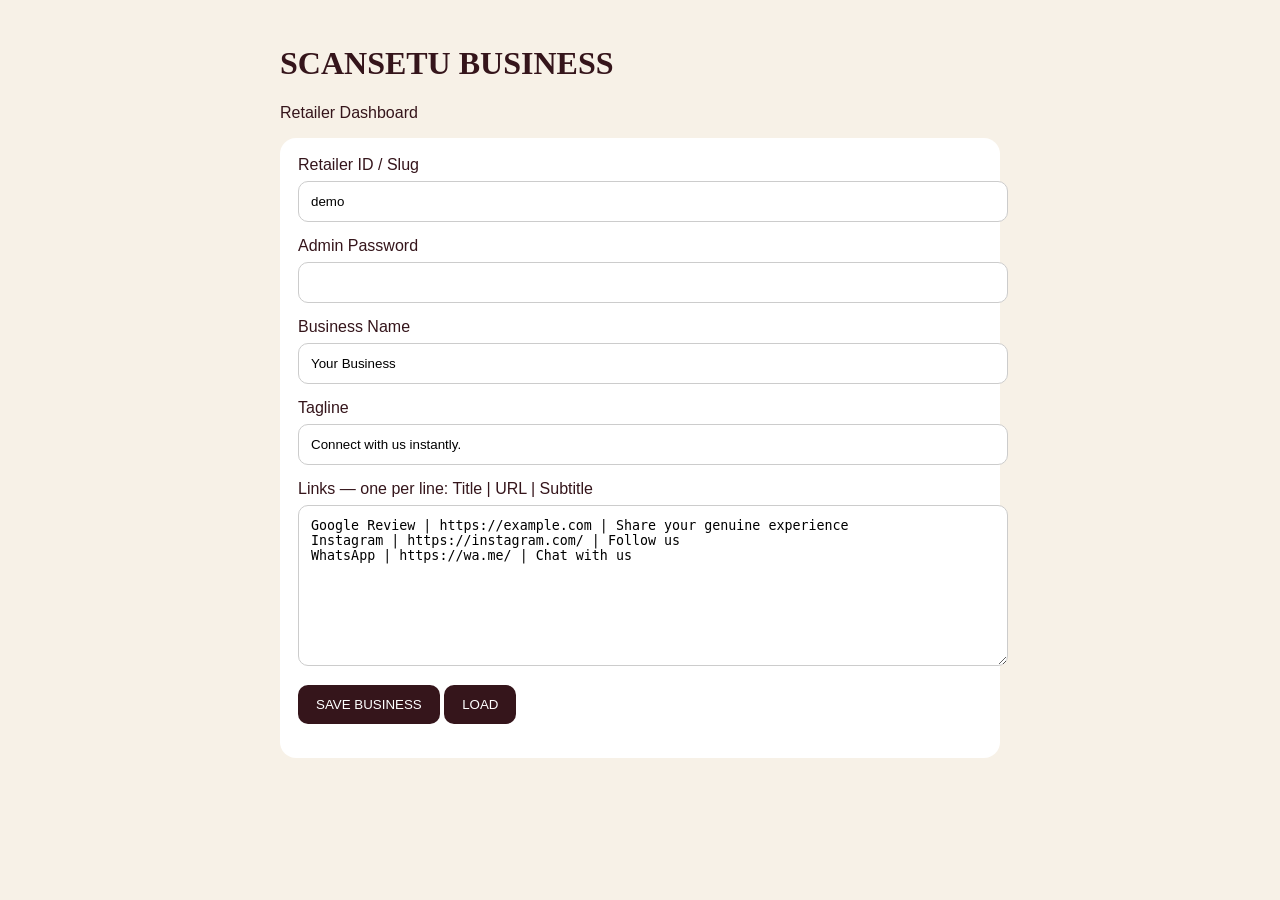
==== dashboard.html @ af2ef47e "Add files via upload" ====
<!doctype html>
<html lang="en"><head><meta charset="utf-8"><meta name="viewport" content="width=device-width,initial-scale=1"><title>ScanSetu Dashboard</title><style>body{font-family:Arial,sans-serif;max-width:720px;margin:auto;padding:24px;background:#f7f1e7;color:#35151b}input,textarea{width:100%;padding:12px;margin:7px 0 15px;border:1px solid #ccc;border-radius:10px}button{padding:12px 18px;border:0;border-radius:10px;background:#35151b;color:white}h1{font-family:Georgia,serif}.card{background:white;padding:18px;border-radius:16px;margin:15px 0}</style></head>
<body><h1>SCANSETU BUSINESS</h1><p>Retailer Dashboard</p>
<div class="card">
<label>Retailer ID / Slug</label><input id="slug" value="demo">
<label>Admin Password</label><input id="pass" type="password">
<label>Business Name</label><input id="name" value="Your Business">
<label>Tagline</label><input id="tagline" value="Connect with us instantly.">
<label>Links — one per line: Title | URL | Subtitle</label><textarea id="links" rows="9">Google Review | https://example.com | Share your genuine experience
Instagram | https://instagram.com/ | Follow us
WhatsApp | https://wa.me/ | Chat with us</textarea>
<button onclick="save()">SAVE BUSINESS</button> <button onclick="loadData()">LOAD</button>
<p id="msg"></p></div>
<script>
async function loadData(){const s=document.getElementById("slug").value.trim();const r=await fetch("/api/config/"+encodeURIComponent(s));if(!r.ok){msg("No saved business yet.");return}const c=await r.json();name.value=c.siteName||"";tagline.value=c.tagline||"";links.value=(c.links||[]).map(x=>`${x.title||""} | ${x.url||""} | ${x.subtitle||""}`).join("\n");msg("Loaded ✓")}
async function save(){const s=slug.value.trim();const rows=links.value.split("\n").map(x=>x.split("|").map(y=>y.trim())).filter(x=>x[1]);const body={siteName:name.value.trim(),tagline:tagline.value.trim(),links:rows.map(x=>({title:x[0],url:x[1],subtitle:x[2]||""}))};const r=await fetch("/api/config/"+encodeURIComponent(s),{method:"PUT",headers:{"Content-Type":"application/json","X-Admin-Password":pass.value},body:JSON.stringify(body)});msg(r.ok?"Saved ✓":"Save failed: "+await r.text())}
function msg(x){document.getElementById("msg").textContent=x}
</script></body></html>
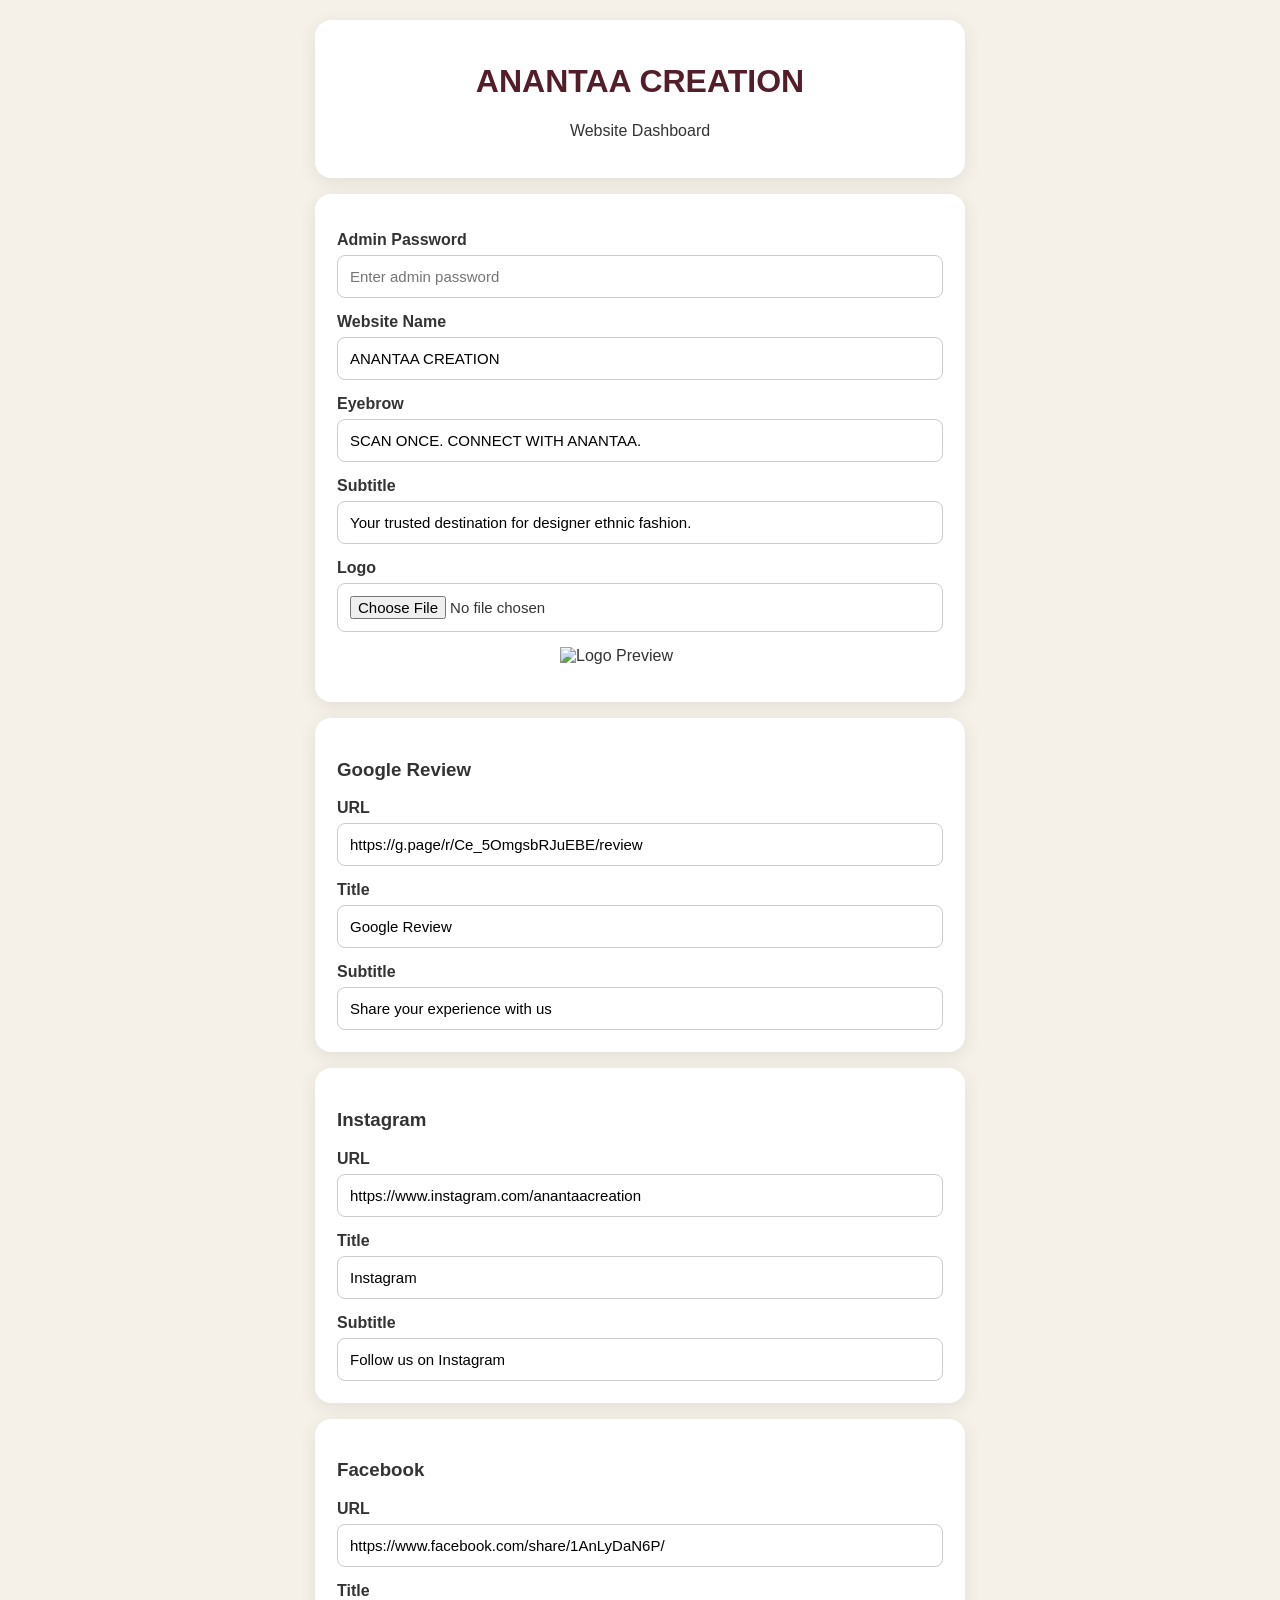
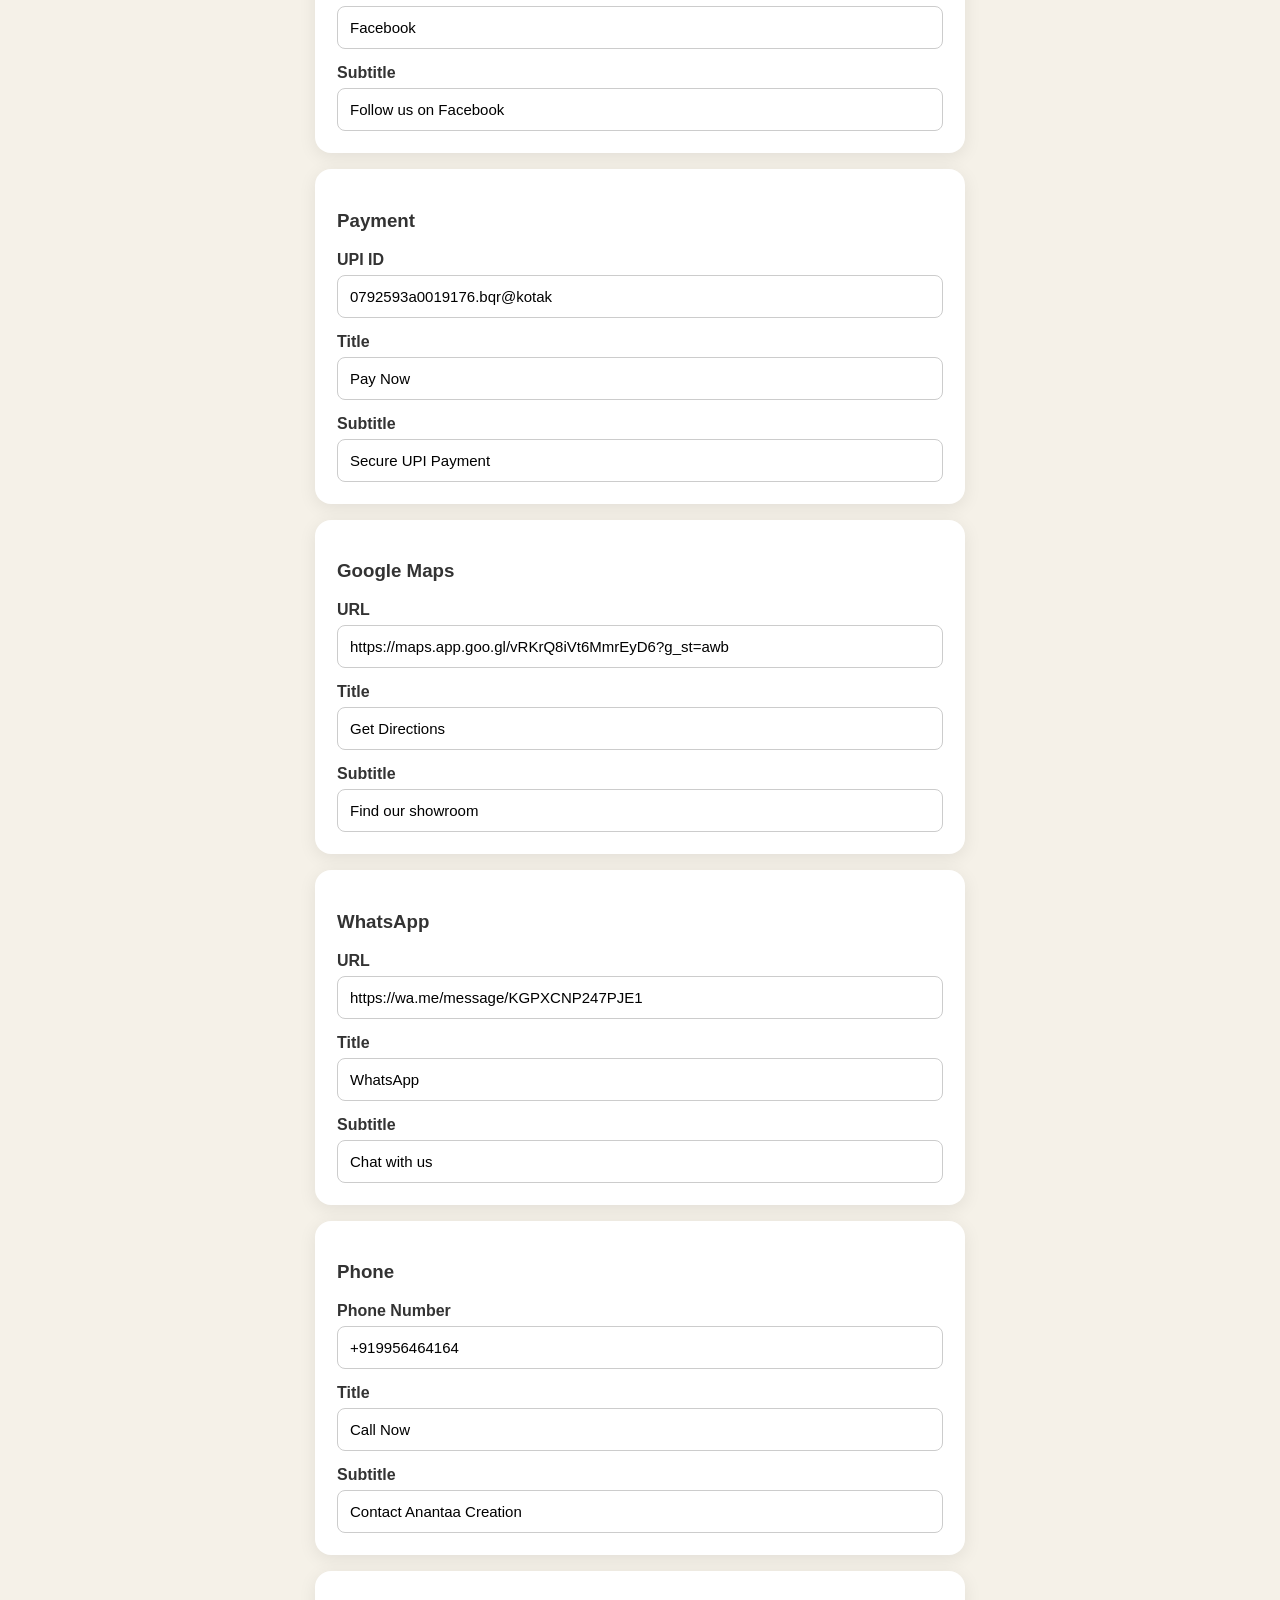
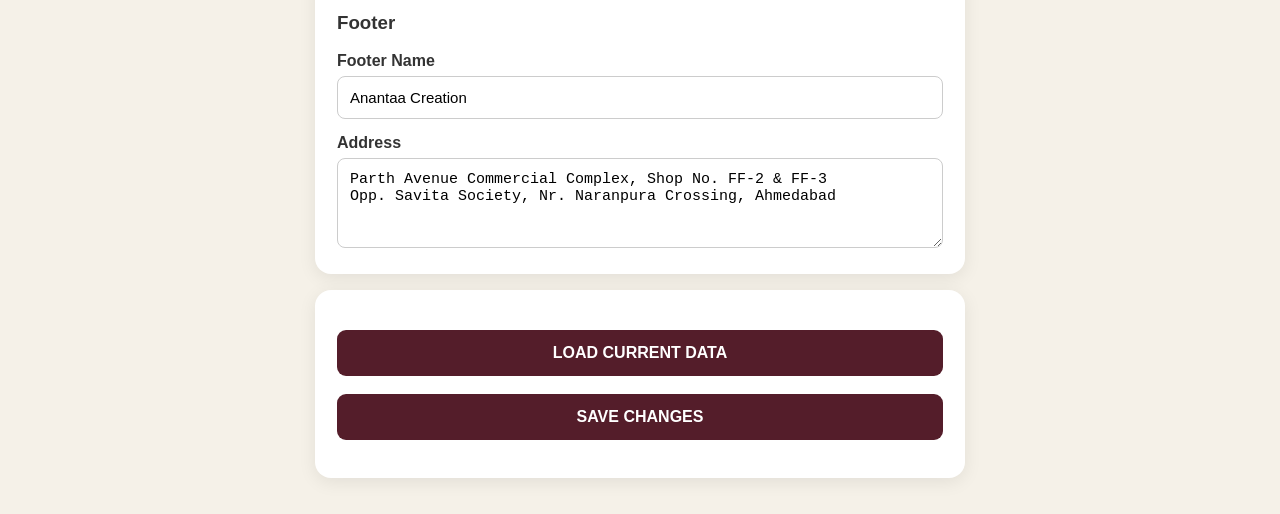
==== commit 8dfbf4a0: "Update dashboard.html" ====
--- a/dashboard.html
+++ b/dashboard.html
@@ -1,18 +1,229 @@
-<!doctype html>
-<html lang="en"><head><meta charset="utf-8"><meta name="viewport" content="width=device-width,initial-scale=1"><title>ScanSetu Dashboard</title><style>body{font-family:Arial,sans-serif;max-width:720px;margin:auto;padding:24px;background:#f7f1e7;color:#35151b}input,textarea{width:100%;padding:12px;margin:7px 0 15px;border:1px solid #ccc;border-radius:10px}button{padding:12px 18px;border:0;border-radius:10px;background:#35151b;color:white}h1{font-family:Georgia,serif}.card{background:white;padding:18px;border-radius:16px;margin:15px 0}</style></head>
-<body><h1>SCANSETU BUSINESS</h1><p>Retailer Dashboard</p>
-<div class="card">
-<label>Retailer ID / Slug</label><input id="slug" value="demo">
-<label>Admin Password</label><input id="pass" type="password">
-<label>Business Name</label><input id="name" value="Your Business">
-<label>Tagline</label><input id="tagline" value="Connect with us instantly.">
-<label>Links — one per line: Title | URL | Subtitle</label><textarea id="links" rows="9">Google Review | https://example.com | Share your genuine experience
-Instagram | https://instagram.com/ | Follow us
-WhatsApp | https://wa.me/ | Chat with us</textarea>
-<button onclick="save()">SAVE BUSINESS</button> <button onclick="loadData()">LOAD</button>
-<p id="msg"></p></div>
-<script>
-async function loadData(){const s=document.getElementById("slug").value.trim();const r=await fetch("/api/config/"+encodeURIComponent(s));if(!r.ok){msg("No saved business yet.");return}const c=await r.json();name.value=c.siteName||"";tagline.value=c.tagline||"";links.value=(c.links||[]).map(x=>`${x.title||""} | ${x.url||""} | ${x.subtitle||""}`).join("\n");msg("Loaded ✓")}
-async function save(){const s=slug.value.trim();const rows=links.value.split("\n").map(x=>x.split("|").map(y=>y.trim())).filter(x=>x[1]);const body={siteName:name.value.trim(),tagline:tagline.value.trim(),links:rows.map(x=>({title:x[0],url:x[1],subtitle:x[2]||""}))};const r=await fetch("/api/config/"+encodeURIComponent(s),{method:"PUT",headers:{"Content-Type":"application/json","X-Admin-Password":pass.value},body:JSON.stringify(body)});msg(r.ok?"Saved ✓":"Save failed: "+await r.text())}
-function msg(x){document.getElementById("msg").textContent=x}
-</script></body></html>
+<!DOCTYPE html>
+<html lang="en">
+<head>
+<meta charset="UTF-8">
+<meta name="viewport" content="width=device-width, initial-scale=1.0">
+<title>Anantaa Creation Dashboard</title>
+
+<style>
+body{
+  font-family:Arial,sans-serif;
+  background:#f5f1e8;
+  margin:0;
+  padding:20px;
+  color:#333;
+}
+.container{
+  max-width:650px;
+  margin:auto;
+}
+.card{
+  background:white;
+  padding:22px;
+  border-radius:16px;
+  margin-bottom:16px;
+  box-shadow:0 4px 18px rgba(0,0,0,.08);
+}
+h1{
+  text-align:center;
+  color:#541d2a;
+}
+label{
+  display:block;
+  font-weight:bold;
+  margin-top:15px;
+}
+input,textarea{
+  width:100%;
+  box-sizing:border-box;
+  padding:12px;
+  margin-top:6px;
+  border:1px solid #ccc;
+  border-radius:8px;
+  font-size:15px;
+}
+textarea{
+  min-height:90px;
+}
+button{
+  width:100%;
+  padding:14px;
+  margin-top:18px;
+  border:0;
+  border-radius:9px;
+  background:#541d2a;
+  color:white;
+  font-size:16px;
+  font-weight:bold;
+}
+button.secondary{
+  background:#777;
+}
+#msg{
+  text-align:center;
+  font-weight:bold;
+  margin-top:15px;
+}
+#preview{
+  max-width:160px;
+  max-height:100px;
+  display:block;
+  margin:15px auto;
+}
+</style>
+</head>
+
+<body>
+
+<div class="container">
+
+<div class="card">
+<h1>ANANTAA CREATION</h1>
+<p style="text-align:center;">Website Dashboard</p>
+</div>
+
+<div class="card">
+
+<label>Admin Password</label>
+<input id="password" type="password" placeholder="Enter admin password">
+
+<label>Website Name</label>
+<input id="siteName" value="ANANTAA CREATION">
+
+<label>Eyebrow</label>
+<input id="eyebrow" value="SCAN ONCE. CONNECT WITH ANANTAA.">
+
+<label>Subtitle</label>
+<input id="subtitle" value="Your trusted destination for designer ethnic fashion.">
+
+<label>Logo</label>
+<input id="logoFile" type="file" accept="image/*">
+
+<img id="preview" src="anantaa-logo.png" alt="Logo Preview">
+
+</div>
+
+<div class="card">
+
+<h3>Google Review</h3>
+<label>URL</label>
+<input id="reviewUrl" value="https://g.page/r/Ce_5OmgsbRJuEBE/review">
+
+<label>Title</label>
+<input id="reviewTitle" value="Google Review">
+
+<label>Subtitle</label>
+<input id="reviewSubtitle" value="Share your experience with us">
+
+</div>
+
+<div class="card">
+
+<h3>Instagram</h3>
+<label>URL</label>
+<input id="instagramUrl" value="https://www.instagram.com/anantaacreation">
+
+<label>Title</label>
+<input id="instagramTitle" value="Instagram">
+
+<label>Subtitle</label>
+<input id="instagramSubtitle" value="Follow us on Instagram">
+
+</div>
+
+<div class="card">
+
+<h3>Facebook</h3>
+<label>URL</label>
+<input id="facebookUrl" value="https://www.facebook.com/share/1AnLyDaN6P/">
+
+<label>Title</label>
+<input id="facebookTitle" value="Facebook">
+
+<label>Subtitle</label>
+<input id="facebookSubtitle" value="Follow us on Facebook">
+
+</div>
+
+<div class="card">
+
+<h3>Payment</h3>
+
+<label>UPI ID</label>
+<input id="upiId" value="0792593a0019176.bqr@kotak">
+
+<label>Title</label>
+<input id="paymentTitle" value="Pay Now">
+
+<label>Subtitle</label>
+<input id="paymentSubtitle" value="Secure UPI Payment">
+
+</div>
+
+<div class="card">
+
+<h3>Google Maps</h3>
+
+<label>URL</label>
+<input id="mapsUrl" value="https://maps.app.goo.gl/vRKrQ8iVt6MmrEyD6?g_st=awb">
+
+<label>Title</label>
+<input id="mapsTitle" value="Get Directions">
+
+<label>Subtitle</label>
+<input id="mapsSubtitle" value="Find our showroom">
+
+</div>
+
+<div class="card">
+
+<h3>WhatsApp</h3>
+
+<label>URL</label>
+<input id="whatsappUrl" value="https://wa.me/message/KGPXCNP247PJE1">
+
+<label>Title</label>
+<input id="whatsappTitle" value="WhatsApp">
+
+<label>Subtitle</label>
+<input id="whatsappSubtitle" value="Chat with us">
+
+</div>
+
+<div class="card">
+
+<h3>Phone</h3>
+
+<label>Phone Number</label>
+<input id="phoneNumber" value="+919956464164">
+
+<label>Title</label>
+<input id="phoneTitle" value="Call Now">
+
+<label>Subtitle</label>
+<input id="phoneSubtitle" value="Contact Anantaa Creation">
+
+</div>
+
+<div class="card">
+
+<h3>Footer</h3>
+
+<label>Footer Name</label>
+<input id="footerName" value="Anantaa Creation">
+
+<label>Address</label>
+<textarea id="footerAddress">Parth Avenue Commercial Complex, Shop No. FF-2 & FF-3
+Opp. Savita Society, Nr. Naranpura Crossing, Ahmedabad</textarea>
+
+</div>
+
+<div class="card">
+
+<button onclick="loadData()">LOAD CURRENT DATA</button>
+
+<button onclick="saveData()">SAVE CHANGES</button>
+
+<p id="msg"></p>
+
+</div
